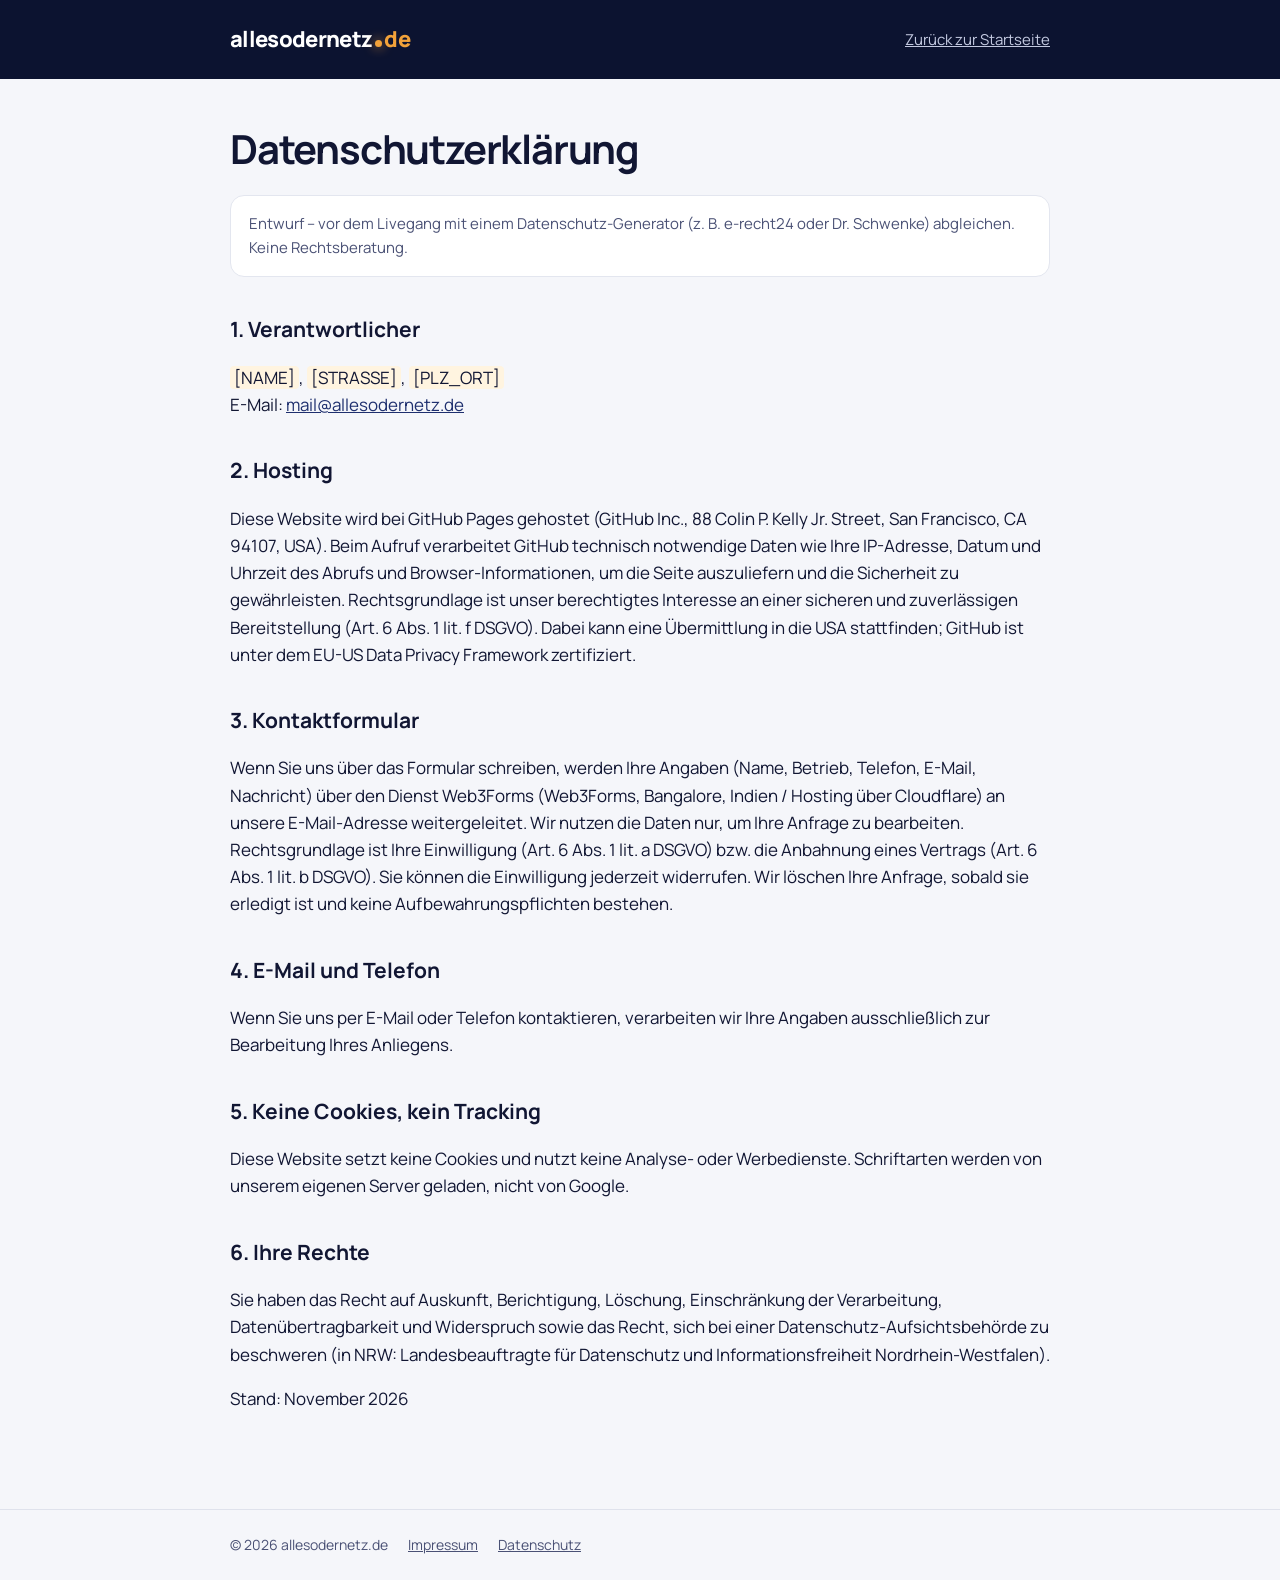
==== datenschutz/index.html @ 481868a8 "allesodernetz.de Referenzseite Co-Authored-By: Claude Opus 5.5 <noreply@anthropic.com> Claude-Sessio" ====
<!doctype html>
<html lang="de">
<head>
<meta charset="utf-8">
<meta name="viewport" content="width=device-width, initial-scale=1">
<meta name="robots" content="noindex, nofollow">
<meta name="description" content="Moderne Websites für Cafés, Handwerk, Salons, Praxen, Kanzleien und Künstler.">
<meta name="theme-color" content="#0c1330">
<link rel="icon" href="/favicon.svg" type="image/svg+xml">
<link rel="stylesheet" href="/fonts/fonts.css">
<title>Datenschutzerklärung – allesodernetz.de</title>
<style>body{margin:0;font-family:Manrope,system-ui,sans-serif;color:#111633;background:#f5f6fa;line-height:1.6;font-size:17px}
header{background:#0c1330}
.bar{max-width:820px;margin:0 auto;padding:22px 24px;display:flex;justify-content:space-between;align-items:center;gap:12px;flex-wrap:wrap}
.logo{color:#fff;text-decoration:none;font-size:22px;font-weight:800;letter-spacing:-.03em;display:flex;align-items:baseline}
.dot{display:inline-block;width:7px;height:7px;border-radius:50%;background:#f2a23a;box-shadow:0 0 12px #f2a23a;margin:0 2px 0 3px}
.de{color:#f2a23a}
.back{color:#c3c9e0;font-size:15px}
main{max-width:820px;margin:0 auto;padding:48px 24px 80px}
h1{font-size:40px;letter-spacing:-.03em;line-height:1.1;margin:0 0 24px}
h2{font-size:21px;margin:36px 0 8px}
.ph{background:#fff4e0;padding:0 4px;border-radius:4px}
.note{background:#fff;border:1px solid #e3e6ef;border-radius:14px;padding:16px 18px;color:#4a5175;font-size:15px}
a{color:#1e2f6e}
footer{border-top:1px solid #dfe2ec}
footer div{max-width:820px;margin:0 auto;padding:24px;font-size:14px;color:#4a5175;display:flex;gap:20px;flex-wrap:wrap}
footer a{color:#4a5175}</style>
</head>
<body>
<header><div class="bar"><a class="logo" href="/" aria-label="allesodernetz.de – zur Startseite"><span>allesodernetz</span><span class="dot" aria-hidden="true"></span><span class="de">de</span></a><a class="back" href="/">Zurück zur Startseite</a></div></header>
<main>
<h1>Datenschutzerklärung</h1>
<p class="note">Entwurf – vor dem Livegang mit einem Datenschutz-Generator (z. B. e-recht24 oder Dr. Schwenke) abgleichen. Keine Rechtsberatung.</p>
<h2>1. Verantwortlicher</h2>
<p><span class="ph">[NAME]</span>, <span class="ph">[STRASSE]</span>, <span class="ph">[PLZ_ORT]</span><br>E-Mail: <a href="mailto:mail@allesodernetz.de">mail@allesodernetz.de</a></p>
<h2>2. Hosting</h2>
<p>Diese Website wird bei GitHub Pages gehostet (GitHub Inc., 88 Colin P. Kelly Jr. Street, San Francisco, CA 94107, USA). Beim Aufruf verarbeitet GitHub technisch notwendige Daten wie Ihre IP-Adresse, Datum und Uhrzeit des Abrufs und Browser-Informationen, um die Seite auszuliefern und die Sicherheit zu gewährleisten. Rechtsgrundlage ist unser berechtigtes Interesse an einer sicheren und zuverlässigen Bereitstellung (Art. 6 Abs. 1 lit. f DSGVO). Dabei kann eine Übermittlung in die USA stattfinden; GitHub ist unter dem EU-US Data Privacy Framework zertifiziert.</p>
<h2>3. Kontaktformular</h2>
<p>Wenn Sie uns über das Formular schreiben, werden Ihre Angaben (Name, Betrieb, Telefon, E-Mail, Nachricht) über den Dienst Web3Forms (Web3Forms, Bangalore, Indien / Hosting über Cloudflare) an unsere E-Mail-Adresse weitergeleitet. Wir nutzen die Daten nur, um Ihre Anfrage zu bearbeiten. Rechtsgrundlage ist Ihre Einwilligung (Art. 6 Abs. 1 lit. a DSGVO) bzw. die Anbahnung eines Vertrags (Art. 6 Abs. 1 lit. b DSGVO). Sie können die Einwilligung jederzeit widerrufen. Wir löschen Ihre Anfrage, sobald sie erledigt ist und keine Aufbewahrungspflichten bestehen.</p>
<h2>4. E-Mail und Telefon</h2>
<p>Wenn Sie uns per E-Mail oder Telefon kontaktieren, verarbeiten wir Ihre Angaben ausschließlich zur Bearbeitung Ihres Anliegens.</p>
<h2>5. Keine Cookies, kein Tracking</h2>
<p>Diese Website setzt keine Cookies und nutzt keine Analyse- oder Werbedienste. Schriftarten werden von unserem eigenen Server geladen, nicht von Google.</p>
<h2>6. Ihre Rechte</h2>
<p>Sie haben das Recht auf Auskunft, Berichtigung, Löschung, Einschränkung der Verarbeitung, Datenübertragbarkeit und Widerspruch sowie das Recht, sich bei einer Datenschutz-Aufsichtsbehörde zu beschweren (in NRW: Landesbeauftragte für Datenschutz und Informationsfreiheit Nordrhein-Westfalen).</p>
<p>Stand: November 2026</p>

</main>
<footer><div><span>© 2026 allesodernetz.de</span><a href="/impressum/">Impressum</a><a href="/datenschutz/">Datenschutz</a></div></footer>
</body>
</html>
---- fonts/fonts.css ----
@font-face{font-family:'Manrope';font-style:normal;font-weight:400;font-display:swap;src:url(/fonts/manrope-latin-400-normal.woff2) format('woff2')}
@font-face{font-family:'Manrope';font-style:normal;font-weight:500;font-display:swap;src:url(/fonts/manrope-latin-500-normal.woff2) format('woff2')}
@font-face{font-family:'Manrope';font-style:normal;font-weight:700;font-display:swap;src:url(/fonts/manrope-latin-700-normal.woff2) format('woff2')}
@font-face{font-family:'Manrope';font-style:normal;font-weight:800;font-display:swap;src:url(/fonts/manrope-latin-800-normal.woff2) format('woff2')}
@font-face{font-family:'Fraunces';font-style:normal;font-weight:400;font-display:swap;src:url(/fonts/fraunces-latin-400-normal.woff2) format('woff2')}
@font-face{font-family:'Fraunces';font-style:normal;font-weight:700;font-display:swap;src:url(/fonts/fraunces-latin-700-normal.woff2) format('woff2')}
@font-face{font-family:'Archivo';font-style:normal;font-weight:500;font-display:swap;src:url(/fonts/archivo-latin-500-normal.woff2) format('woff2')}
@font-face{font-family:'Archivo';font-style:normal;font-weight:800;font-display:swap;src:url(/fonts/archivo-latin-800-normal.woff2) format('woff2')}
@font-face{font-family:'Archivo';font-style:normal;font-weight:900;font-display:swap;src:url(/fonts/archivo-latin-900-normal.woff2) format('woff2')}
@font-face{font-family:'Cormorant Garamond';font-style:normal;font-weight:400;font-display:swap;src:url(/fonts/cormorant-garamond-latin-400-normal.woff2) format('woff2')}
@font-face{font-family:'Cormorant Garamond';font-style:normal;font-weight:500;font-display:swap;src:url(/fonts/cormorant-garamond-latin-500-normal.woff2) format('woff2')}
@font-face{font-family:'Cormorant Garamond';font-style:normal;font-weight:600;font-display:swap;src:url(/fonts/cormorant-garamond-latin-600-normal.woff2) format('woff2')}
@font-face{font-family:'Source Serif 4';font-style:normal;font-weight:400;font-display:swap;src:url(/fonts/source-serif-4-latin-400-normal.woff2) format('woff2')}
@font-face{font-family:'Source Serif 4';font-style:normal;font-weight:600;font-display:swap;src:url(/fonts/source-serif-4-latin-600-normal.woff2) format('woff2')}
@font-face{font-family:'Syne';font-style:normal;font-weight:500;font-display:swap;src:url(/fonts/syne-latin-500-normal.woff2) format('woff2')}
@font-face{font-family:'Syne';font-style:normal;font-weight:700;font-display:swap;src:url(/fonts/syne-latin-700-normal.woff2) format('woff2')}
@font-face{font-family:'Syne';font-style:normal;font-weight:800;font-display:swap;src:url(/fonts/syne-latin-800-normal.woff2) format('woff2')}
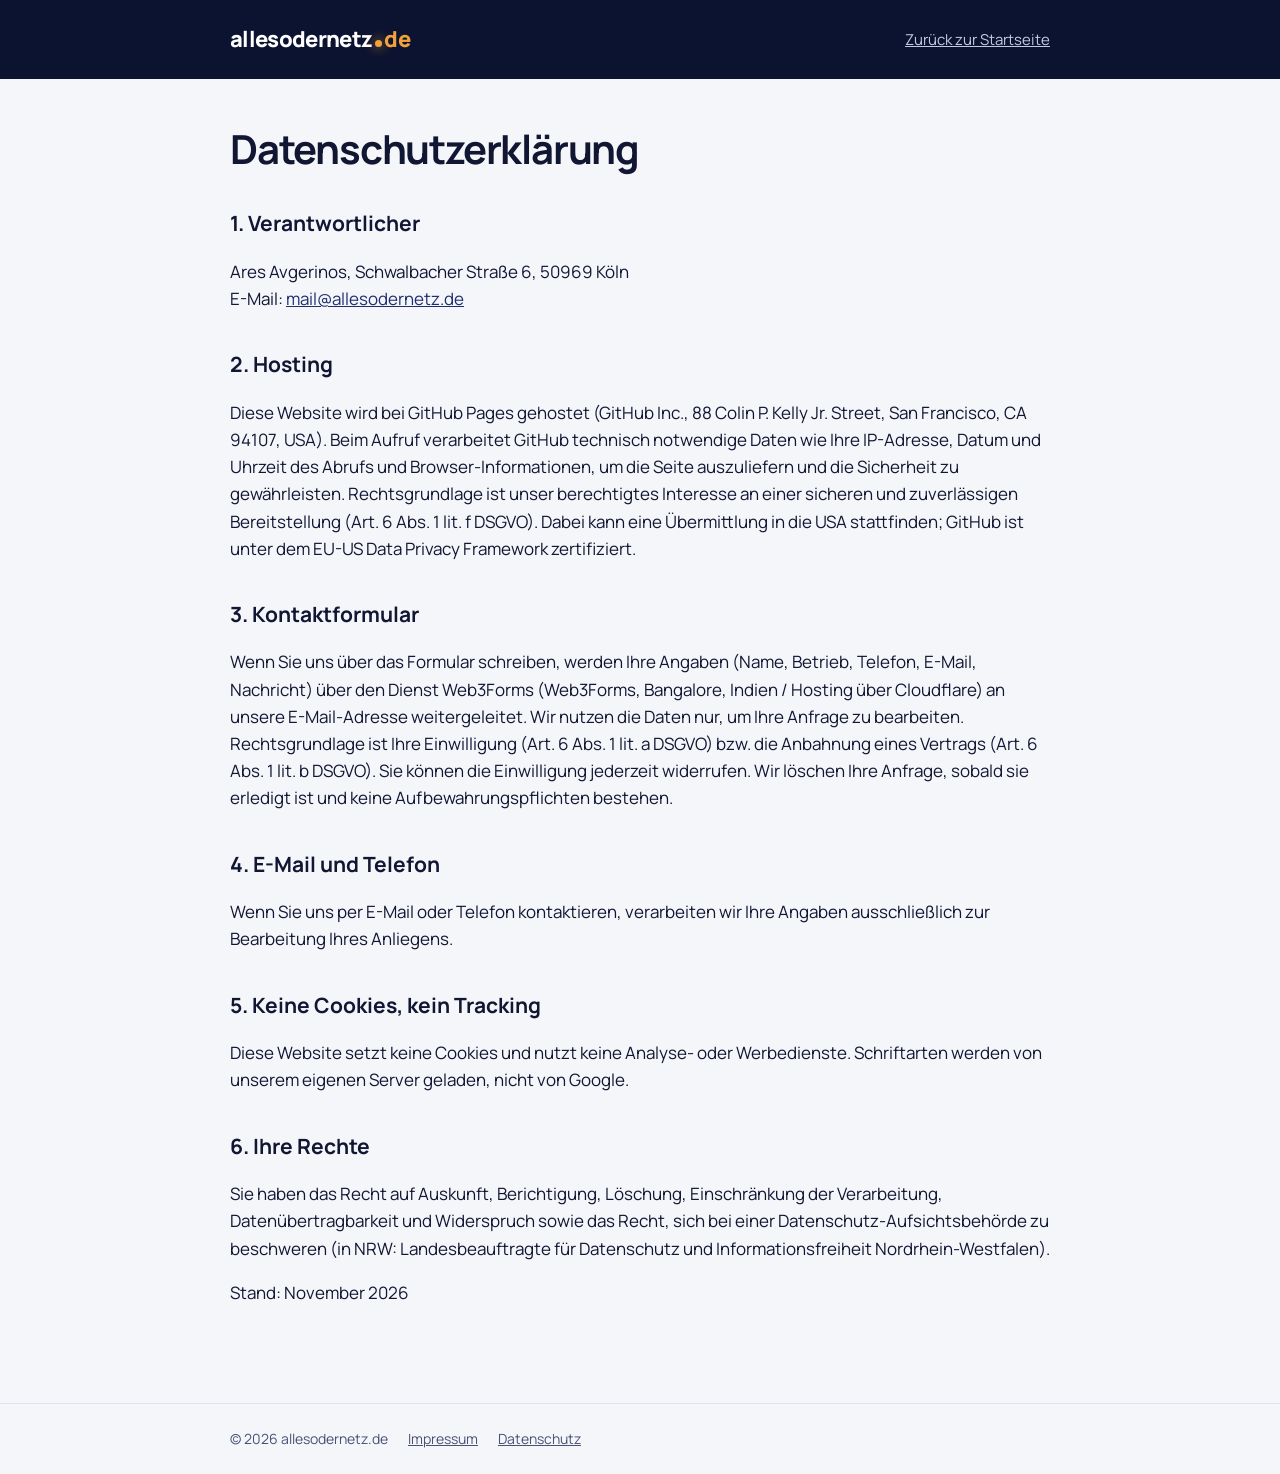
==== commit c0b6220a: "Impressum, Telefon und Datenschutz eingetragen Co-Authored-By: Claude Opus 5.5 <noreply@anthropic.co" ====
--- a/datenschutz/index.html
+++ b/datenschutz/index.html
@@ -30,9 +30,8 @@
 <header><div class="bar"><a class="logo" href="/" aria-label="allesodernetz.de – zur Startseite"><span>allesodernetz</span><span class="dot" aria-hidden="true"></span><span class="de">de</span></a><a class="back" href="/">Zurück zur Startseite</a></div></header>
 <main>
 <h1>Datenschutzerklärung</h1>
-<p class="note">Entwurf – vor dem Livegang mit einem Datenschutz-Generator (z. B. e-recht24 oder Dr. Schwenke) abgleichen. Keine Rechtsberatung.</p>
 <h2>1. Verantwortlicher</h2>
-<p><span class="ph">[NAME]</span>, <span class="ph">[STRASSE]</span>, <span class="ph">[PLZ_ORT]</span><br>E-Mail: <a href="mailto:mail@allesodernetz.de">mail@allesodernetz.de</a></p>
+<p>Ares Avgerinos, Schwalbacher Straße 6, 50969 Köln<br>E-Mail: <a href="mailto:mail@allesodernetz.de">mail@allesodernetz.de</a></p>
 <h2>2. Hosting</h2>
 <p>Diese Website wird bei GitHub Pages gehostet (GitHub Inc., 88 Colin P. Kelly Jr. Street, San Francisco, CA 94107, USA). Beim Aufruf verarbeitet GitHub technisch notwendige Daten wie Ihre IP-Adresse, Datum und Uhrzeit des Abrufs und Browser-Informationen, um die Seite auszuliefern und die Sicherheit zu gewährleisten. Rechtsgrundlage ist unser berechtigtes Interesse an einer sicheren und zuverlässigen Bereitstellung (Art. 6 Abs. 1 lit. f DSGVO). Dabei kann eine Übermittlung in die USA stattfinden; GitHub ist unter dem EU-US Data Privacy Framework zertifiziert.</p>
 <h2>3. Kontaktformular</h2>
